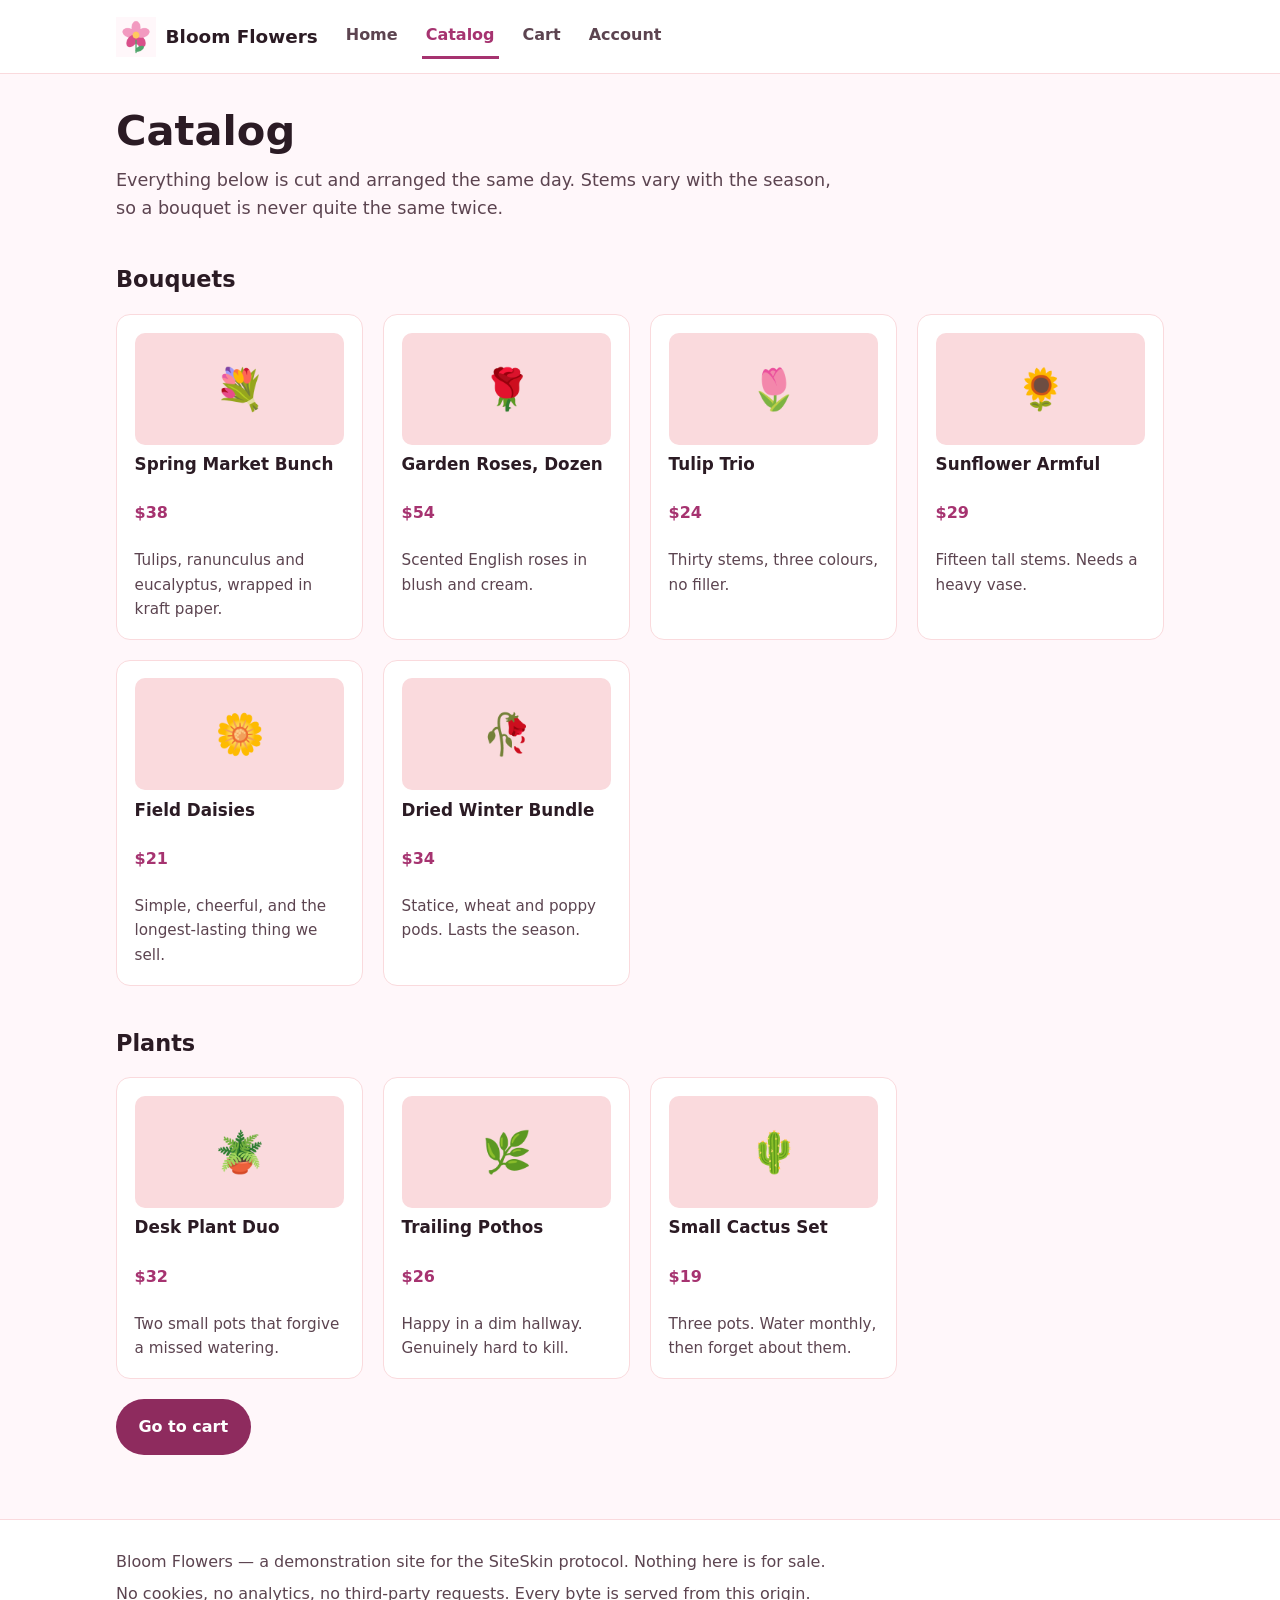
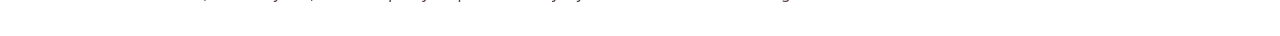
==== catalog/index.html @ 16b2f640 "DEMO-001 TASK-3: the reference site, its stylesheet and its brand asset Four pages in directory layo" ====
<!doctype html>
<html lang="en">
  <head>
    <meta charset="utf-8" />
    <meta name="viewport" content="width=device-width, initial-scale=1" />
    <title>Catalog — Bloom Flowers</title>
    <meta name="description" content="Every bouquet and plant Bloom Flowers delivers today." />
    <link rel="stylesheet" href="/assets/site.css" />
    <link rel="icon" href="/assets/siteskin/logo.png" />
  </head>
  <body>
    <a class="skip-link" href="#main">Skip to content</a>

    <header class="site-header">
      <div class="wrap">
        <a class="brand" href="/">
          <img src="/assets/siteskin/logo.png" alt="" width="40" height="40" />
          <span>Bloom Flowers</span>
        </a>
        <nav class="site-nav" aria-label="Primary">
          <ul>
            <li><a href="/">Home</a></li>
            <li><a href="/catalog/" aria-current="page">Catalog</a></li>
            <li><a href="/cart/">Cart</a></li>
            <li><a href="/account/">Account</a></li>
          </ul>
        </nav>
      </div>
    </header>

    <main id="main">
      <div class="wrap">
        <h1>Catalog</h1>
        <p class="lede">
          Everything below is cut and arranged the same day. Stems vary with the season, so a
          bouquet is never quite the same twice.
        </p>

        <h2>Bouquets</h2>
        <ul class="grid">
          <li class="card">
            <div class="swatch" aria-hidden="true">💐</div>
            <h3>Spring Market Bunch</h3>
            <p class="price">$38</p>
            <p class="note">Tulips, ranunculus and eucalyptus, wrapped in kraft paper.</p>
          </li>
          <li class="card">
            <div class="swatch" aria-hidden="true">🌹</div>
            <h3>Garden Roses, Dozen</h3>
            <p class="price">$54</p>
            <p class="note">Scented English roses in blush and cream.</p>
          </li>
          <li class="card">
            <div class="swatch" aria-hidden="true">🌷</div>
            <h3>Tulip Trio</h3>
            <p class="price">$24</p>
            <p class="note">Thirty stems, three colours, no filler.</p>
          </li>
          <li class="card">
            <div class="swatch" aria-hidden="true">🌻</div>
            <h3>Sunflower Armful</h3>
            <p class="price">$29</p>
            <p class="note">Fifteen tall stems. Needs a heavy vase.</p>
          </li>
          <li class="card">
            <div class="swatch" aria-hidden="true">🌼</div>
            <h3>Field Daisies</h3>
            <p class="price">$21</p>
            <p class="note">Simple, cheerful, and the longest-lasting thing we sell.</p>
          </li>
          <li class="card">
            <div class="swatch" aria-hidden="true">🥀</div>
            <h3>Dried Winter Bundle</h3>
            <p class="price">$34</p>
            <p class="note">Statice, wheat and poppy pods. Lasts the season.</p>
          </li>
        </ul>

        <h2>Plants</h2>
        <ul class="grid">
          <li class="card">
            <div class="swatch" aria-hidden="true">🪴</div>
            <h3>Desk Plant Duo</h3>
            <p class="price">$32</p>
            <p class="note">Two small pots that forgive a missed watering.</p>
          </li>
          <li class="card">
            <div class="swatch" aria-hidden="true">🌿</div>
            <h3>Trailing Pothos</h3>
            <p class="price">$26</p>
            <p class="note">Happy in a dim hallway. Genuinely hard to kill.</p>
          </li>
          <li class="card">
            <div class="swatch" aria-hidden="true">🌵</div>
            <h3>Small Cactus Set</h3>
            <p class="price">$19</p>
            <p class="note">Three pots. Water monthly, then forget about them.</p>
          </li>
        </ul>

        <p class="actions">
          <a class="button" href="/cart/">Go to cart</a>
        </p>
      </div>
    </main>

    <footer class="site-footer">
      <div class="wrap">
        <p>Bloom Flowers — a demonstration site for the SiteSkin protocol. Nothing here is for sale.</p>
        <p>No cookies, no analytics, no third-party requests. Every byte is served from this origin.</p>
      </div>
    </footer>
  </body>
</html>
---- assets/site.css ----
/*
 * Bloom Flowers — the SiteSkin reference integration.
 *
 * One stylesheet, no framework, no build step, nothing loaded from another origin. A site owner
 * reading this repository should be able to see the whole integration at once, and the whole
 * integration is `.well-known/siteskin.json` — this file exists so the page underneath it looks
 * like a real shop, not so the manifest has help.
 *
 * The four custom properties below are the same four values the manifest publishes in
 * `branding`. They are declared once, here, so the page and the native chrome cannot drift apart.
 */

:root {
  /* Published in .well-known/siteskin.json — keep in step. */
  --brand: #d94f8a;
  --brand-soft: #fadadd;
  --surface: #fff7fa;
  --ink: #2b1b24;

  /*
   * Derived, and deliberately not in the manifest.
   *
   * White on --brand is 3.86:1, which clears WCAG AA for large text and fails it for body text.
   * Rather than lower the bar, the site darkens the brand for anything small: --brand-ink is
   * 5.99:1 on the surface and --brand-deep carries white at 7.9:1.
   *
   * This is the same correction the browser applies on its own — SiteSkin runs a contrast guard
   * over every manifest colour pair and corrects what fails, so the native chrome is readable
   * whatever a site publishes. Doing it here too means the page and the chrome agree.
   */
  --brand-ink: #a63370;
  --brand-deep: #8e2b5e;
  --muted: #5c4450;
  --leaf: #4f5d53;

  --radius: 14px;
  --measure: 68rem;
}

*,
*::before,
*::after {
  box-sizing: border-box;
}

body {
  margin: 0;
  background: var(--surface);
  color: var(--ink);
  font: 16px/1.6 system-ui, -apple-system, "Segoe UI", Roboto, sans-serif;
}

/* System fonts only. A hosted webfont would be a second origin, and this site has exactly one. */

img {
  max-width: 100%;
  height: auto;
}

a {
  color: var(--brand-ink);
}

/*
 * Focus is never removed, only restyled. The outline is offset so it stays visible against both
 * the surface and the brand fills.
 */
:focus-visible {
  outline: 3px solid var(--brand-deep);
  outline-offset: 3px;
  border-radius: 4px;
}

.skip-link {
  position: absolute;
  left: -9999px;
  top: 0;
  background: var(--brand-deep);
  color: #fff;
  padding: 0.75rem 1rem;
  z-index: 10;
}

.skip-link:focus {
  left: 0;
}

.wrap {
  max-width: var(--measure);
  margin: 0 auto;
  padding: 0 1.25rem;
}

/* --- header ------------------------------------------------------------------------------- */

.site-header {
  background: #fff;
  border-bottom: 1px solid var(--brand-soft);
}

.site-header .wrap {
  display: flex;
  flex-wrap: wrap;
  align-items: center;
  gap: 0.75rem 1.5rem;
  padding-block: 0.9rem;
}

.brand {
  display: flex;
  align-items: center;
  gap: 0.6rem;
  font-weight: 700;
  font-size: 1.15rem;
  color: var(--ink);
  text-decoration: none;
}

.brand img {
  width: 40px;
  height: 40px;
}

.site-nav ul {
  display: flex;
  flex-wrap: wrap;
  gap: 0.35rem 1.25rem;
  margin: 0;
  padding: 0;
  list-style: none;
}

.site-nav a {
  display: inline-block;
  padding: 0.5rem 0.25rem;
  text-decoration: none;
  font-weight: 600;
  color: var(--muted);
  border-bottom: 3px solid transparent;
}

.site-nav a:hover {
  color: var(--brand-ink);
}

/*
 * The current page is marked with aria-current in the markup, and shown with a weight change and
 * an underline as well as colour — colour alone would leave the state invisible to anyone who
 * cannot distinguish it.
 */
.site-nav a[aria-current="page"] {
  color: var(--brand-ink);
  border-bottom-color: var(--brand-ink);
}

/* --- generic blocks ----------------------------------------------------------------------- */

main {
  padding-block: 2rem 3rem;
}

h1 {
  font-size: clamp(1.8rem, 1.2rem + 2.4vw, 2.6rem);
  line-height: 1.2;
  margin: 0 0 0.6rem;
}

h2 {
  font-size: 1.4rem;
  margin: 2.5rem 0 1rem;
}

.lede {
  font-size: 1.1rem;
  color: var(--muted);
  margin: 0 0 1.5rem;
  max-width: 46rem;
}

.hero {
  background: linear-gradient(135deg, var(--brand-soft), #fff);
  border: 1px solid var(--brand-soft);
  border-radius: var(--radius);
  padding: clamp(1.5rem, 1rem + 2vw, 2.75rem);
  margin-bottom: 1rem;
}

.hero p {
  max-width: 40rem;
}

.actions {
  display: flex;
  flex-wrap: wrap;
  gap: 0.75rem;
  margin-top: 1.25rem;
}

.button {
  display: inline-block;
  padding: 0.8rem 1.4rem;
  border-radius: 999px;
  background: var(--brand-deep);
  color: #fff;
  font-weight: 600;
  text-decoration: none;
  min-height: 48px; /* the same 48px target the browser holds its own controls to */
  line-height: 1.9;
}

.button--secondary {
  background: #fff;
  color: var(--brand-ink);
  border: 2px solid var(--brand-ink);
}

.grid {
  display: grid;
  gap: 1.25rem;
  grid-template-columns: repeat(auto-fill, minmax(15rem, 1fr));
  padding: 0;
  margin: 0;
  list-style: none;
}

.card {
  background: #fff;
  border: 1px solid var(--brand-soft);
  border-radius: var(--radius);
  padding: 1.1rem;
  display: flex;
  flex-direction: column;
  gap: 0.4rem;
}

.card h3 {
  margin: 0;
  font-size: 1.05rem;
}

.card .price {
  font-weight: 700;
  color: var(--brand-ink);
}

.card .note {
  color: var(--muted);
  font-size: 0.95rem;
  margin: 0;
}

.swatch {
  height: 7rem;
  border-radius: 10px;
  background: var(--brand-soft);
  display: grid;
  place-items: center;
  font-size: 2.5rem;
}

.panel > h2:first-child {
  margin-top: 0;
}

.panel {
  background: #fff;
  border: 1px solid var(--brand-soft);
  border-radius: var(--radius);
  padding: 1.25rem;
}

/*
 * Wide content scrolls inside its own box rather than widening the page. Without this a
 * three-column table sets a min-content width larger than a phone viewport, and every block on
 * the page inherits the overflow -- the paragraphs get clipped, not just the table.
 */
.table-scroll {
  overflow-x: auto;
}

table {
  width: 100%;
  border-collapse: collapse;
  min-width: 22rem;
}

caption {
  text-align: left;
  color: var(--muted);
  padding-bottom: 0.6rem;
}

th,
td {
  text-align: left;
  padding: 0.7rem 0.5rem;
  border-bottom: 1px solid var(--brand-soft);
}

tfoot th,
tfoot td {
  border-bottom: none;
  font-weight: 700;
}

dl.summary {
  display: grid;
  grid-template-columns: max-content 1fr;
  gap: 0.4rem 1.5rem;
  margin: 0;
}

dl.summary dt {
  color: var(--muted);
}

dl.summary dd {
  margin: 0;
}

.callout {
  border-left: 4px solid var(--brand-ink);
  background: #fff;
  padding: 1rem 1.25rem;
  border-radius: 0 var(--radius) var(--radius) 0;
  margin: 2rem 0 0;
}

.callout h2 {
  margin-top: 0;
  font-size: 1.15rem;
}

/* --- footer ------------------------------------------------------------------------------- */

.site-footer {
  border-top: 1px solid var(--brand-soft);
  background: #fff;
  padding-block: 1.5rem;
  color: var(--muted);
}

.site-footer p {
  margin: 0.35rem 0;
}

.site-footer a {
  color: var(--brand-ink);
}

@media (prefers-reduced-motion: no-preference) {
  a,
  .button {
    transition: color 120ms ease, background-color 120ms ease, border-color 120ms ease;
  }
}
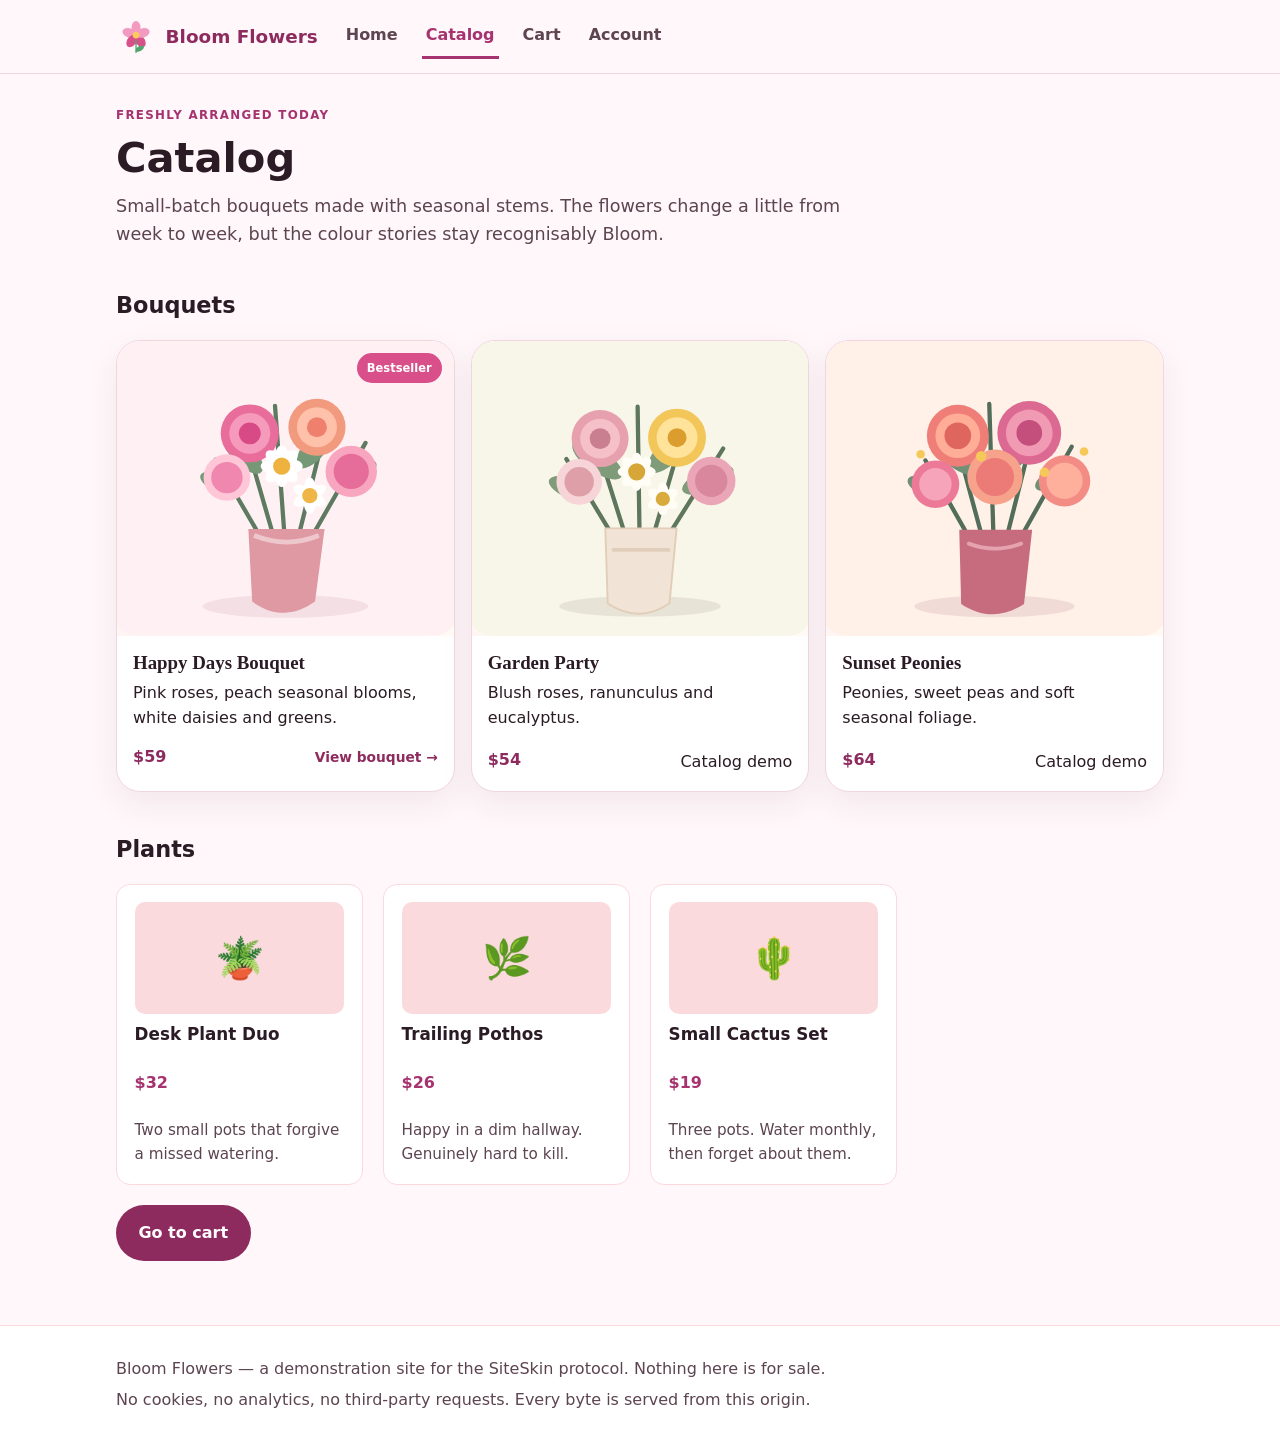
==== commit 0a4cf49b: "BLOOM-002 link catalog to showcase product" ====
--- a/catalog/index.html
+++ b/catalog/index.html
@@ -6,12 +6,13 @@
     <title>Catalog — Bloom Flowers</title>
     <meta name="description" content="Every bouquet and plant Bloom Flowers delivers today." />
     <link rel="stylesheet" href="/assets/site.css" />
+    <link rel="stylesheet" href="/assets/shop.css" />
     <link rel="icon" href="/assets/siteskin/logo.png" />
   </head>
   <body>
     <a class="skip-link" href="#main">Skip to content</a>
 
-    <header class="site-header">
+    <header class="site-header shop-header">
       <div class="wrap">
         <a class="brand" href="/">
           <img src="/assets/siteskin/logo.png" alt="" width="40" height="40" />
@@ -30,49 +31,67 @@
 
     <main id="main">
       <div class="wrap">
-        <h1>Catalog</h1>
-        <p class="lede">
-          Everything below is cut and arranged the same day. Stems vary with the season, so a
-          bouquet is never quite the same twice.
-        </p>
+        <div class="catalog-intro">
+          <p class="product-eyebrow">Freshly arranged today</p>
+          <h1>Catalog</h1>
+          <p class="lede">
+            Small-batch bouquets made with seasonal stems. The flowers change a little from week to
+            week, but the colour stories stay recognisably Bloom.
+          </p>
+        </div>
 
         <h2>Bouquets</h2>
-        <ul class="grid">
-          <li class="card">
-            <div class="swatch" aria-hidden="true">💐</div>
-            <h3>Spring Market Bunch</h3>
-            <p class="price">$38</p>
-            <p class="note">Tulips, ranunculus and eucalyptus, wrapped in kraft paper.</p>
+        <ul class="showcase-grid">
+          <li class="showcase-card">
+            <a class="showcase-card__image" href="/catalog/happy-days/" aria-label="View Happy Days Bouquet">
+              <img
+                src="/assets/storefront/happy-days.svg"
+                alt="Happy Days bouquet with pink roses, peach flowers and white daisies"
+                width="720"
+                height="620"
+              />
+              <span class="showcase-badge">Bestseller</span>
+            </a>
+            <div class="showcase-card__body">
+              <h3><a href="/catalog/happy-days/">Happy Days Bouquet</a></h3>
+              <p class="note">Pink roses, peach seasonal blooms, white daisies and greens.</p>
+              <div class="showcase-card__footer">
+                <p class="price">$59</p>
+                <a class="showcase-link" href="/catalog/happy-days/">View bouquet →</a>
+              </div>
+            </div>
           </li>
-          <li class="card">
-            <div class="swatch" aria-hidden="true">🌹</div>
-            <h3>Garden Roses, Dozen</h3>
-            <p class="price">$54</p>
-            <p class="note">Scented English roses in blush and cream.</p>
+          <li class="showcase-card">
+            <a class="showcase-card__image" href="#garden-party" aria-label="Garden Party bouquet details">
+              <img
+                src="/assets/storefront/garden-party.svg"
+                alt="Garden Party bouquet with blush roses, yellow flowers and eucalyptus"
+                width="720"
+                height="620"
+                loading="lazy"
+              />
+            </a>
+            <div class="showcase-card__body" id="garden-party">
+              <h3>Garden Party</h3>
+              <p class="note">Blush roses, ranunculus and eucalyptus.</p>
+              <div class="showcase-card__footer"><p class="price">$54</p><span class="note">Catalog demo</span></div>
+            </div>
           </li>
-          <li class="card">
-            <div class="swatch" aria-hidden="true">🌷</div>
-            <h3>Tulip Trio</h3>
-            <p class="price">$24</p>
-            <p class="note">Thirty stems, three colours, no filler.</p>
-          </li>
-          <li class="card">
-            <div class="swatch" aria-hidden="true">🌻</div>
-            <h3>Sunflower Armful</h3>
-            <p class="price">$29</p>
-            <p class="note">Fifteen tall stems. Needs a heavy vase.</p>
-          </li>
-          <li class="card">
-            <div class="swatch" aria-hidden="true">🌼</div>
-            <h3>Field Daisies</h3>
-            <p class="price">$21</p>
-            <p class="note">Simple, cheerful, and the longest-lasting thing we sell.</p>
-          </li>
-          <li class="card">
-            <div class="swatch" aria-hidden="true">🥀</div>
-            <h3>Dried Winter Bundle</h3>
-            <p class="price">$34</p>
-            <p class="note">Statice, wheat and poppy pods. Lasts the season.</p>
+          <li class="showcase-card">
+            <a class="showcase-card__image" href="#sunset-peonies" aria-label="Sunset Peonies bouquet details">
+              <img
+                src="/assets/storefront/sunset-peonies.svg"
+                alt="Sunset Peonies bouquet in coral, peach and warm pink tones"
+                width="720"
+                height="620"
+                loading="lazy"
+              />
+            </a>
+            <div class="showcase-card__body" id="sunset-peonies">
+              <h3>Sunset Peonies</h3>
+              <p class="note">Peonies, sweet peas and soft seasonal foliage.</p>
+              <div class="showcase-card__footer"><p class="price">$64</p><span class="note">Catalog demo</span></div>
+            </div>
           </li>
         </ul>
 
@@ -98,9 +117,7 @@
           </li>
         </ul>
 
-        <p class="actions">
-          <a class="button" href="/cart/">Go to cart</a>
-        </p>
+        <p class="actions"><a class="button" href="/cart/">Go to cart</a></p>
       </div>
     </main>
 
--- a/assets/shop.css
+++ b/assets/shop.css
@@ -0,0 +1,436 @@
+:root {
+  --shop-brand: #d94f8a;
+  --shop-brand-deep: #8e2b5e;
+  --shop-brand-ink: #a63370;
+  --shop-soft: #fadadd;
+  --shop-surface: #fff7fa;
+  --shop-ink: #2b1b24;
+  --shop-muted: #684f5b;
+  --shop-line: #f0d7df;
+  --shop-leaf: #557662;
+  --shop-white: #fff;
+  --shop-shadow: 0 18px 48px rgb(91 44 65 / 10%);
+}
+
+.shop-header {
+  background: rgb(255 247 250 / 94%);
+  border-bottom-color: var(--shop-line);
+  backdrop-filter: blur(14px);
+}
+
+.shop-header .brand span {
+  color: var(--shop-brand-deep);
+}
+
+.catalog-intro {
+  max-width: 46rem;
+}
+
+.showcase-grid {
+  display: grid;
+  grid-template-columns: repeat(3, minmax(0, 1fr));
+  gap: 1rem;
+  margin: 0;
+  padding: 0;
+  list-style: none;
+}
+
+.showcase-card {
+  overflow: hidden;
+  border: 1px solid var(--shop-line);
+  border-radius: 24px;
+  background: var(--shop-white);
+  box-shadow: 0 12px 34px rgb(84 40 59 / 7%);
+}
+
+.showcase-card__image {
+  position: relative;
+  display: block;
+  overflow: hidden;
+  aspect-ratio: 1.14;
+  background: linear-gradient(145deg, #fff1f5, #fffaf3);
+}
+
+.showcase-card__image img {
+  width: 100%;
+  height: 100%;
+  object-fit: cover;
+  transition: transform 180ms ease;
+}
+
+.showcase-card:hover .showcase-card__image img {
+  transform: scale(1.025);
+}
+
+.showcase-badge {
+  position: absolute;
+  top: 0.75rem;
+  right: 0.75rem;
+  padding: 0.36rem 0.62rem;
+  border-radius: 999px;
+  background: var(--shop-brand);
+  color: #fff;
+  font-size: 0.72rem;
+  font-weight: 800;
+}
+
+.showcase-card__body {
+  padding: 1rem;
+}
+
+.showcase-card__body h3,
+.showcase-card__body p {
+  margin: 0;
+}
+
+.showcase-card__body h3 {
+  font-family: ui-serif, Georgia, Cambria, "Times New Roman", serif;
+  font-size: 1.18rem;
+  line-height: 1.15;
+}
+
+.showcase-card__body h3 a {
+  color: var(--shop-ink);
+  text-decoration: none;
+}
+
+.showcase-card__body .note {
+  margin-top: 0.35rem;
+}
+
+.showcase-card__footer {
+  display: flex;
+  align-items: center;
+  justify-content: space-between;
+  gap: 0.75rem;
+  margin-top: 0.8rem;
+}
+
+.showcase-card__footer .price {
+  margin: 0;
+  color: var(--shop-brand-deep);
+  font-weight: 800;
+}
+
+.showcase-link {
+  color: var(--shop-brand-deep);
+  font-size: 0.86rem;
+  font-weight: 800;
+  text-decoration: none;
+}
+
+.showcase-link:hover {
+  text-decoration: underline;
+  text-underline-offset: 0.2em;
+}
+
+.product-page main {
+  padding-block: 1.15rem 3.25rem;
+}
+
+.breadcrumbs {
+  display: flex;
+  flex-wrap: wrap;
+  align-items: center;
+  gap: 0.35rem;
+  margin: 0 0 1rem;
+  padding: 0;
+  color: var(--shop-muted);
+  font-size: 0.78rem;
+  list-style: none;
+}
+
+.breadcrumbs a {
+  color: var(--shop-muted);
+  text-decoration: none;
+}
+
+.breadcrumbs a:hover {
+  color: var(--shop-brand-ink);
+  text-decoration: underline;
+  text-underline-offset: 0.2em;
+}
+
+.product-layout {
+  display: grid;
+  grid-template-columns: minmax(0, 1.08fr) minmax(18rem, 0.92fr);
+  gap: clamp(1.35rem, 4vw, 3.2rem);
+  align-items: start;
+}
+
+.product-gallery {
+  display: grid;
+  grid-template-columns: 78px minmax(0, 1fr);
+  gap: 0.8rem;
+}
+
+.product-thumbnails {
+  display: grid;
+  align-content: start;
+  gap: 0.65rem;
+}
+
+.product-thumb {
+  overflow: hidden;
+  border: 1px solid var(--shop-line);
+  border-radius: 16px;
+  background: #fff;
+  aspect-ratio: 1;
+}
+
+.product-thumb img {
+  width: 100%;
+  height: 100%;
+  object-fit: cover;
+}
+
+.product-hero-image {
+  overflow: hidden;
+  border: 1px solid var(--shop-line);
+  border-radius: 30px;
+  background: linear-gradient(145deg, #fff0f5, #fffaf3);
+  box-shadow: var(--shop-shadow);
+}
+
+.product-hero-image img {
+  width: 100%;
+  height: auto;
+}
+
+.product-copy {
+  position: sticky;
+  top: 1rem;
+}
+
+.product-eyebrow {
+  margin: 0 0 0.45rem;
+  color: var(--shop-brand-ink);
+  font-size: 0.74rem;
+  font-weight: 850;
+  letter-spacing: 0.11em;
+  text-transform: uppercase;
+}
+
+.product-copy h1 {
+  margin: 0;
+  font-family: ui-serif, Georgia, Cambria, "Times New Roman", serif;
+  font-size: clamp(2.2rem, 6vw, 3.6rem);
+  line-height: 0.98;
+  letter-spacing: -0.045em;
+}
+
+.product-price-line {
+  display: flex;
+  align-items: center;
+  gap: 0.7rem;
+  margin: 0.85rem 0 0;
+}
+
+.product-price-line strong {
+  color: var(--shop-brand-deep);
+  font-size: 1.45rem;
+}
+
+.product-status {
+  padding: 0.28rem 0.55rem;
+  border-radius: 999px;
+  background: #e8f2e9;
+  color: #3f674f;
+  font-size: 0.72rem;
+  font-weight: 800;
+}
+
+.product-description {
+  margin: 0.95rem 0 0;
+  color: var(--shop-muted);
+  font-size: 1rem;
+  line-height: 1.6;
+}
+
+.fulfilment-list {
+  display: grid;
+  grid-template-columns: repeat(3, minmax(0, 1fr));
+  gap: 0.55rem;
+  margin: 1.15rem 0 0;
+  padding: 0;
+  list-style: none;
+}
+
+.fulfilment-list li {
+  min-width: 0;
+  padding: 0.72rem;
+  border: 1px solid var(--shop-line);
+  border-radius: 16px;
+  background: #fff;
+}
+
+.fulfilment-list svg {
+  width: 22px;
+  height: 22px;
+  margin-bottom: 0.4rem;
+  fill: none;
+  stroke: var(--shop-brand-ink);
+  stroke-linecap: round;
+  stroke-linejoin: round;
+  stroke-width: 1.7;
+}
+
+.fulfilment-list strong,
+.fulfilment-list small {
+  display: block;
+}
+
+.fulfilment-list strong {
+  font-size: 0.78rem;
+}
+
+.fulfilment-list small {
+  margin-top: 0.12rem;
+  color: var(--shop-muted);
+  font-size: 0.68rem;
+  line-height: 1.3;
+}
+
+.product-actions {
+  display: grid;
+  grid-template-columns: minmax(0, 1fr) 52px;
+  gap: 0.65rem;
+  margin-top: 1.2rem;
+}
+
+.product-actions .button {
+  width: 100%;
+}
+
+.favorite-link {
+  display: grid;
+  width: 52px;
+  height: 52px;
+  place-items: center;
+  border: 2px solid var(--shop-brand);
+  border-radius: 50%;
+  background: #fff;
+  color: var(--shop-brand-deep);
+  text-decoration: none;
+}
+
+.favorite-link svg {
+  width: 24px;
+  height: 24px;
+  fill: none;
+  stroke: currentColor;
+  stroke-linecap: round;
+  stroke-linejoin: round;
+  stroke-width: 1.8;
+}
+
+.static-demo-note {
+  margin: 0.65rem 0 0;
+  color: var(--shop-muted);
+  font-size: 0.76rem;
+}
+
+.product-details {
+  margin-top: 1.45rem;
+  padding: 1rem 1.05rem;
+  border: 1px solid var(--shop-line);
+  border-radius: 18px;
+  background: #fff;
+}
+
+.product-details h2 {
+  margin: 0 0 0.55rem;
+  font-size: 1rem;
+}
+
+.product-details ul {
+  margin: 0;
+  padding-left: 1.2rem;
+  color: var(--shop-muted);
+  font-size: 0.86rem;
+}
+
+.wishlist-note {
+  margin-top: 1rem;
+  padding: 0.8rem 0.9rem;
+  border-left: 4px solid var(--shop-brand);
+  border-radius: 0 14px 14px 0;
+  background: #fff1f6;
+  color: var(--shop-muted);
+  font-size: 0.82rem;
+}
+
+.wishlist-note strong {
+  color: var(--shop-ink);
+}
+
+.product-related {
+  margin-top: 3rem;
+}
+
+.product-related h2 {
+  font-family: ui-serif, Georgia, Cambria, "Times New Roman", serif;
+  font-size: 1.8rem;
+}
+
+@media (max-width: 760px) {
+  .showcase-grid {
+    grid-template-columns: 1fr;
+  }
+
+  .product-layout {
+    grid-template-columns: 1fr;
+  }
+
+  .product-copy {
+    position: static;
+  }
+}
+
+@media (max-width: 430px) {
+  .product-page main {
+    padding-top: 0.75rem;
+  }
+
+  .product-gallery {
+    grid-template-columns: 1fr;
+  }
+
+  .product-thumbnails {
+    grid-template-columns: repeat(3, minmax(0, 1fr));
+    order: 2;
+  }
+
+  .product-thumb {
+    border-radius: 14px;
+  }
+
+  .product-hero-image {
+    border-radius: 24px;
+  }
+
+  .product-copy h1 {
+    font-size: clamp(2.2rem, 12vw, 3rem);
+  }
+
+  .fulfilment-list {
+    grid-template-columns: 1fr;
+  }
+
+  .fulfilment-list li {
+    display: grid;
+    grid-template-columns: 28px minmax(0, 1fr);
+    gap: 0.65rem;
+    align-items: center;
+  }
+
+  .fulfilment-list svg {
+    margin: 0;
+  }
+}
+
+@media (prefers-reduced-motion: reduce) {
+  .showcase-card__image img {
+    transition: none;
+  }
+}
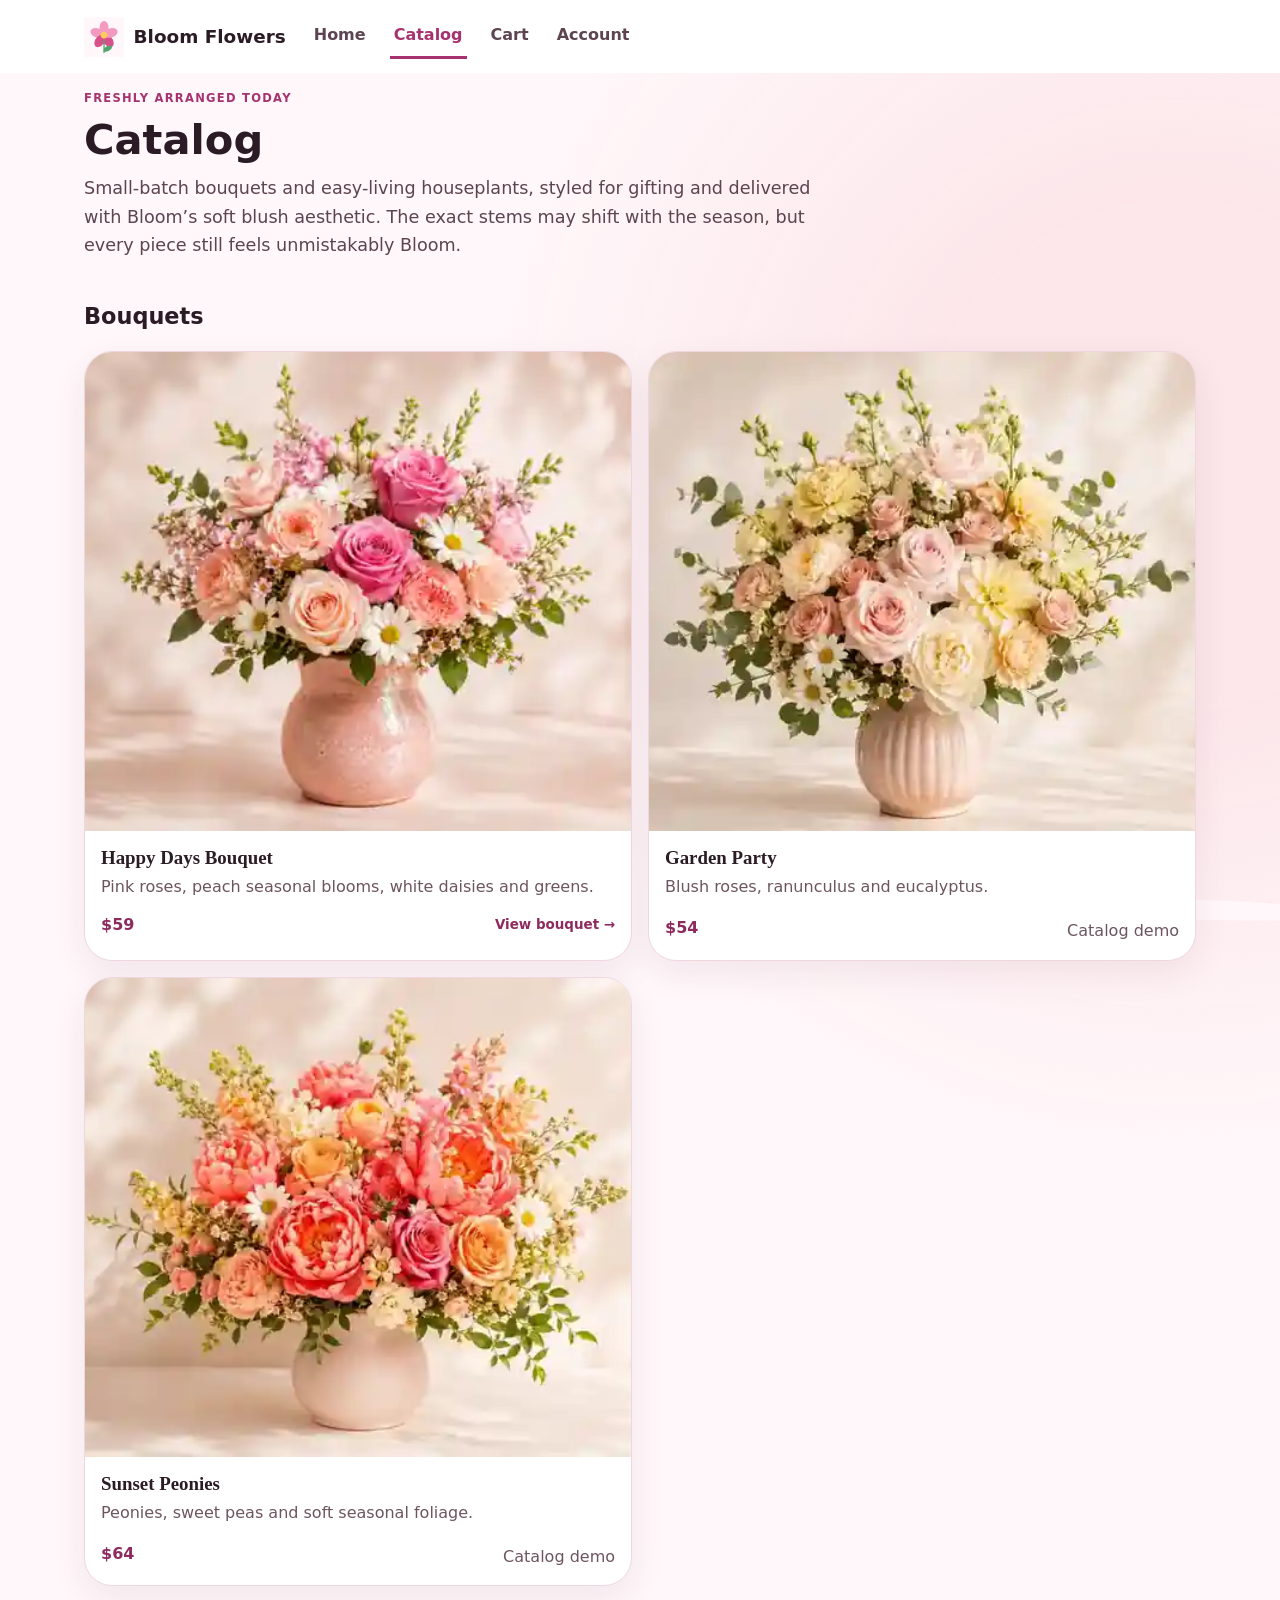
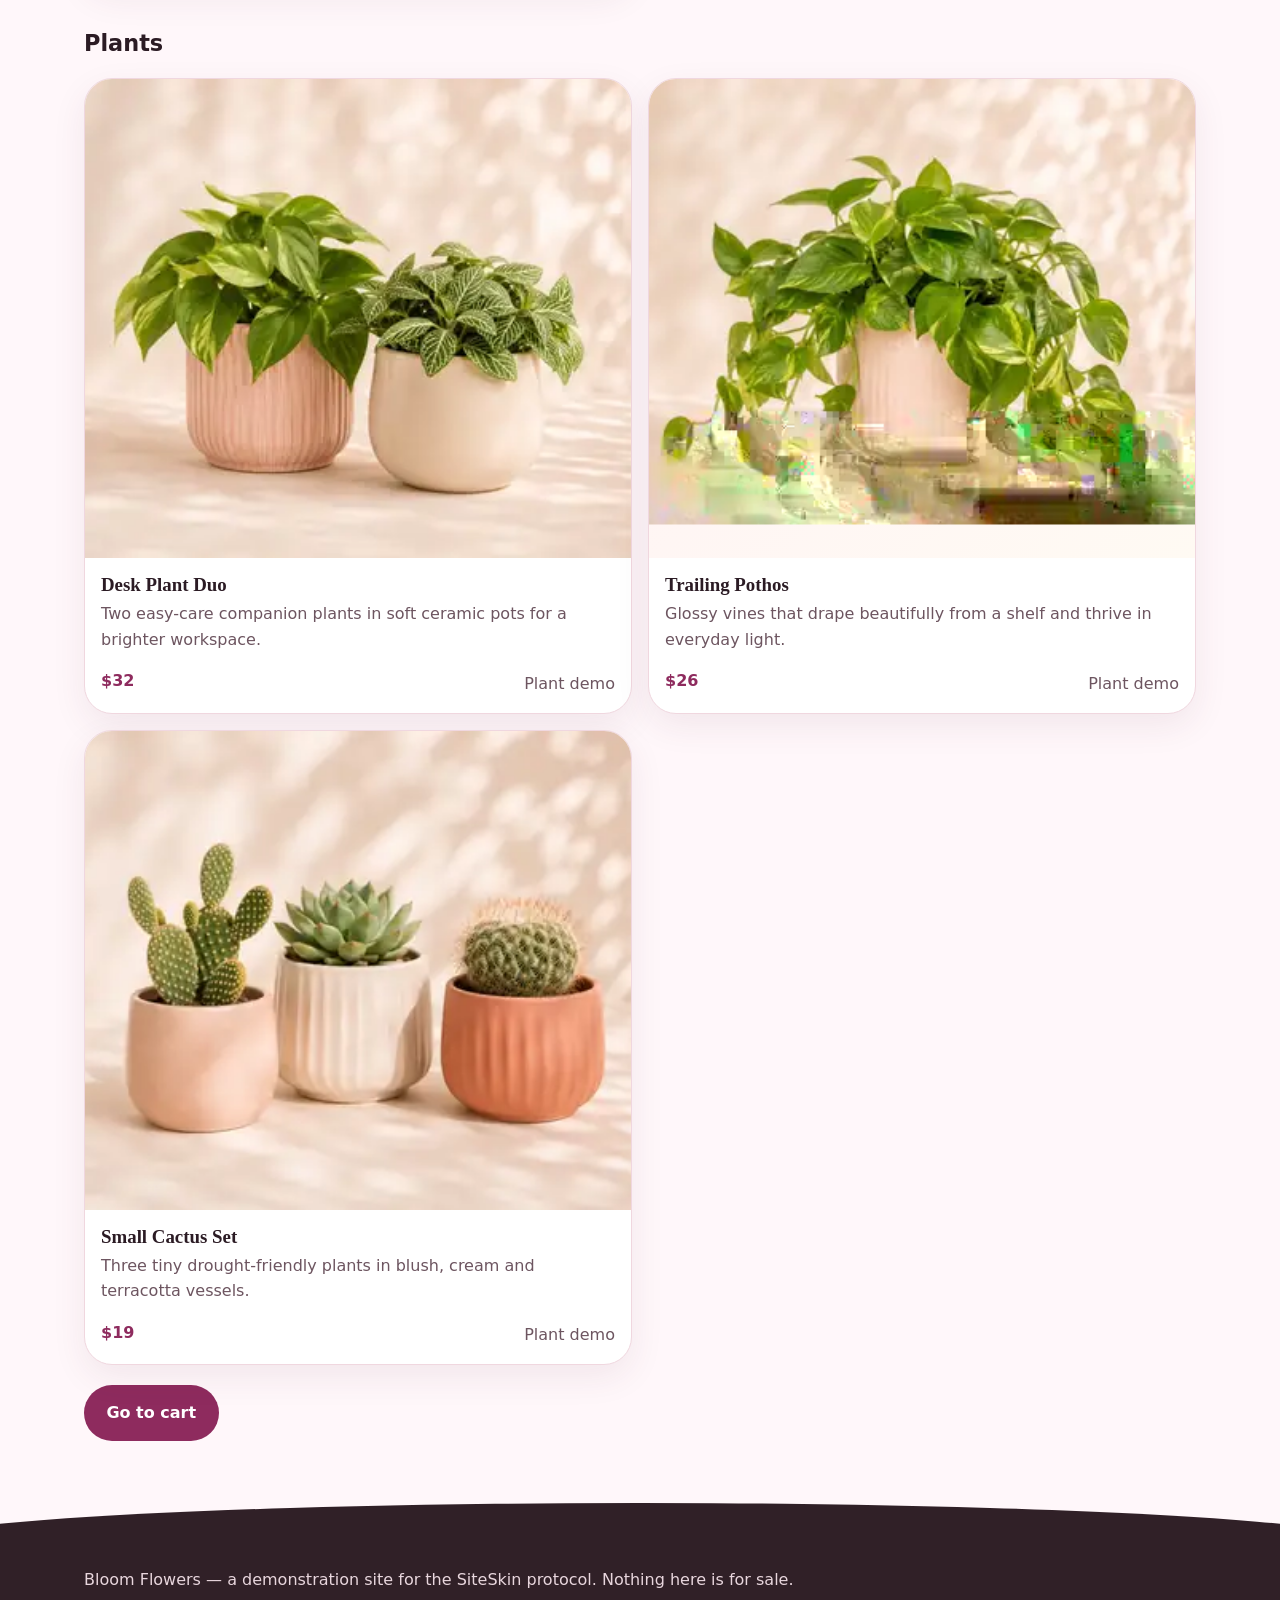
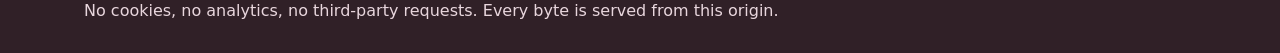
==== commit d5e77582: "BLOOM-006: complete generated catalog imagery" ====
--- a/catalog/index.html
+++ b/catalog/index.html
@@ -9,10 +9,10 @@
     <link rel="stylesheet" href="/assets/shop.css" />
     <link rel="icon" href="/assets/siteskin/logo.png" />
   </head>
-  <body>
+  <body class="product-page">
     <a class="skip-link" href="#main">Skip to content</a>
 
-    <header class="site-header shop-header">
+    <header class="site-header storefront-header shop-header">
       <div class="wrap">
         <a class="brand" href="/">
           <img src="/assets/siteskin/logo.png" alt="" width="40" height="40" />
@@ -35,8 +35,8 @@
           <p class="product-eyebrow">Freshly arranged today</p>
           <h1>Catalog</h1>
           <p class="lede">
-            Small-batch bouquets made with seasonal stems. The flowers change a little from week to
-            week, but the colour stories stay recognisably Bloom.
+            Small-batch bouquets and easy-living houseplants, styled for gifting and delivered with Bloom’s soft blush aesthetic.
+            The exact stems may shift with the season, but every piece still feels unmistakably Bloom.
           </p>
         </div>
 
@@ -45,10 +45,10 @@
           <li class="showcase-card">
             <a class="showcase-card__image" href="/catalog/happy-days/" aria-label="View Happy Days Bouquet">
               <img
-                src="/assets/storefront/happy-days.svg"
+                src="/assets/storefront/happy-days.webp"
                 alt="Happy Days bouquet with pink roses, peach flowers and white daisies"
-                width="720"
-                height="620"
+                width="420"
+                height="350"
               />
               <span class="showcase-badge">Bestseller</span>
             </a>
@@ -64,10 +64,10 @@
           <li class="showcase-card">
             <a class="showcase-card__image" href="#garden-party" aria-label="Garden Party bouquet details">
               <img
-                src="/assets/storefront/garden-party.svg"
+                src="/assets/storefront/garden-party.webp"
                 alt="Garden Party bouquet with blush roses, yellow flowers and eucalyptus"
-                width="720"
-                height="620"
+                width="480"
+                height="400"
                 loading="lazy"
               />
             </a>
@@ -80,10 +80,10 @@
           <li class="showcase-card">
             <a class="showcase-card__image" href="#sunset-peonies" aria-label="Sunset Peonies bouquet details">
               <img
-                src="/assets/storefront/sunset-peonies.svg"
+                src="/assets/storefront/sunset-peonies.webp"
                 alt="Sunset Peonies bouquet in coral, peach and warm pink tones"
-                width="720"
-                height="620"
+                width="480"
+                height="400"
                 loading="lazy"
               />
             </a>
@@ -96,24 +96,54 @@
         </ul>
 
         <h2>Plants</h2>
-        <ul class="grid">
-          <li class="card">
-            <div class="swatch" aria-hidden="true">🪴</div>
-            <h3>Desk Plant Duo</h3>
-            <p class="price">$32</p>
-            <p class="note">Two small pots that forgive a missed watering.</p>
+        <ul class="showcase-grid">
+          <li class="showcase-card">
+            <a class="showcase-card__image" href="#desk-plant-duo" aria-label="Desk Plant Duo details">
+              <img
+                src="/assets/storefront/desk-plant-duo.webp"
+                alt="Two compact indoor plants in blush and cream ceramic pots"
+                width="360"
+                height="300"
+                loading="lazy"
+              />
+            </a>
+            <div class="showcase-card__body" id="desk-plant-duo">
+              <h3>Desk Plant Duo</h3>
+              <p class="note">Two easy-care companion plants in soft ceramic pots for a brighter workspace.</p>
+              <div class="showcase-card__footer"><p class="price">$32</p><span class="note">Plant demo</span></div>
+            </div>
           </li>
-          <li class="card">
-            <div class="swatch" aria-hidden="true">🌿</div>
-            <h3>Trailing Pothos</h3>
-            <p class="price">$26</p>
-            <p class="note">Happy in a dim hallway. Genuinely hard to kill.</p>
+          <li class="showcase-card">
+            <a class="showcase-card__image" href="#trailing-pothos" aria-label="Trailing Pothos details">
+              <img
+                src="/assets/storefront/trailing-pothos.webp"
+                alt="Trailing pothos with lush green leaves in a blush ceramic pot"
+                width="360"
+                height="300"
+                loading="lazy"
+              />
+            </a>
+            <div class="showcase-card__body" id="trailing-pothos">
+              <h3>Trailing Pothos</h3>
+              <p class="note">Glossy vines that drape beautifully from a shelf and thrive in everyday light.</p>
+              <div class="showcase-card__footer"><p class="price">$26</p><span class="note">Plant demo</span></div>
+            </div>
           </li>
-          <li class="card">
-            <div class="swatch" aria-hidden="true">🌵</div>
-            <h3>Small Cactus Set</h3>
-            <p class="price">$19</p>
-            <p class="note">Three pots. Water monthly, then forget about them.</p>
+          <li class="showcase-card">
+            <a class="showcase-card__image" href="#small-cactus-set" aria-label="Small Cactus Set details">
+              <img
+                src="/assets/storefront/small-cactus-set.webp"
+                alt="Three small cacti and succulents in pastel ceramic pots"
+                width="360"
+                height="300"
+                loading="lazy"
+              />
+            </a>
+            <div class="showcase-card__body" id="small-cactus-set">
+              <h3>Small Cactus Set</h3>
+              <p class="note">Three tiny drought-friendly plants in blush, cream and terracotta vessels.</p>
+              <div class="showcase-card__footer"><p class="price">$19</p><span class="note">Plant demo</span></div>
+            </div>
           </li>
         </ul>
 
--- a/assets/shop.css
+++ b/assets/shop.css
@@ -5,432 +5,107 @@
   --shop-soft: #fadadd;
   --shop-surface: #fff7fa;
   --shop-ink: #2b1b24;
-  --shop-muted: #684f5b;
+  --shop-muted: #6d5560;
   --shop-line: #f0d7df;
-  --shop-leaf: #557662;
   --shop-white: #fff;
-  --shop-shadow: 0 18px 48px rgb(91 44 65 / 10%);
+  --shop-shadow: 0 20px 54px rgb(91 44 65 / 12%);
 }
 
-.shop-header {
-  background: rgb(255 247 250 / 94%);
-  border-bottom-color: var(--shop-line);
-  backdrop-filter: blur(14px);
-}
-
-.shop-header .brand span {
-  color: var(--shop-brand-deep);
-}
-
-.catalog-intro {
-  max-width: 46rem;
-}
-
-.showcase-grid {
-  display: grid;
-  grid-template-columns: repeat(3, minmax(0, 1fr));
-  gap: 1rem;
-  margin: 0;
-  padding: 0;
-  list-style: none;
-}
-
-.showcase-card {
-  overflow: hidden;
-  border: 1px solid var(--shop-line);
-  border-radius: 24px;
-  background: var(--shop-white);
-  box-shadow: 0 12px 34px rgb(84 40 59 / 7%);
-}
-
-.showcase-card__image {
-  position: relative;
-  display: block;
-  overflow: hidden;
-  aspect-ratio: 1.14;
-  background: linear-gradient(145deg, #fff1f5, #fffaf3);
-}
-
-.showcase-card__image img {
-  width: 100%;
-  height: 100%;
-  object-fit: cover;
-  transition: transform 180ms ease;
-}
-
-.showcase-card:hover .showcase-card__image img {
-  transform: scale(1.025);
-}
-
-.showcase-badge {
-  position: absolute;
-  top: 0.75rem;
-  right: 0.75rem;
-  padding: 0.36rem 0.62rem;
-  border-radius: 999px;
-  background: var(--shop-brand);
-  color: #fff;
-  font-size: 0.72rem;
-  font-weight: 800;
-}
-
-.showcase-card__body {
-  padding: 1rem;
-}
-
-.showcase-card__body h3,
-.showcase-card__body p {
-  margin: 0;
-}
-
-.showcase-card__body h3 {
-  font-family: ui-serif, Georgia, Cambria, "Times New Roman", serif;
-  font-size: 1.18rem;
-  line-height: 1.15;
-}
-
-.showcase-card__body h3 a {
-  color: var(--shop-ink);
-  text-decoration: none;
-}
-
-.showcase-card__body .note {
-  margin-top: 0.35rem;
-}
-
-.showcase-card__footer {
-  display: flex;
-  align-items: center;
-  justify-content: space-between;
-  gap: 0.75rem;
-  margin-top: 0.8rem;
-}
-
-.showcase-card__footer .price {
-  margin: 0;
-  color: var(--shop-brand-deep);
-  font-weight: 800;
-}
-
-.showcase-link {
-  color: var(--shop-brand-deep);
-  font-size: 0.86rem;
-  font-weight: 800;
-  text-decoration: none;
-}
-
-.showcase-link:hover {
-  text-decoration: underline;
-  text-underline-offset: 0.2em;
-}
-
-.product-page main {
-  padding-block: 1.15rem 3.25rem;
-}
-
-.breadcrumbs {
-  display: flex;
-  flex-wrap: wrap;
-  align-items: center;
-  gap: 0.35rem;
-  margin: 0 0 1rem;
-  padding: 0;
-  color: var(--shop-muted);
-  font-size: 0.78rem;
-  list-style: none;
-}
-
-.breadcrumbs a {
-  color: var(--shop-muted);
-  text-decoration: none;
-}
-
-.breadcrumbs a:hover {
-  color: var(--shop-brand-ink);
-  text-decoration: underline;
-  text-underline-offset: 0.2em;
-}
-
-.product-layout {
-  display: grid;
-  grid-template-columns: minmax(0, 1.08fr) minmax(18rem, 0.92fr);
-  gap: clamp(1.35rem, 4vw, 3.2rem);
-  align-items: start;
-}
-
-.product-gallery {
-  display: grid;
-  grid-template-columns: 78px minmax(0, 1fr);
-  gap: 0.8rem;
-}
-
-.product-thumbnails {
-  display: grid;
-  align-content: start;
-  gap: 0.65rem;
-}
-
-.product-thumb {
-  overflow: hidden;
-  border: 1px solid var(--shop-line);
-  border-radius: 16px;
-  background: #fff;
-  aspect-ratio: 1;
-}
-
-.product-thumb img {
-  width: 100%;
-  height: 100%;
-  object-fit: cover;
-}
-
-.product-hero-image {
-  overflow: hidden;
-  border: 1px solid var(--shop-line);
-  border-radius: 30px;
-  background: linear-gradient(145deg, #fff0f5, #fffaf3);
-  box-shadow: var(--shop-shadow);
-}
-
-.product-hero-image img {
-  width: 100%;
-  height: auto;
-}
-
-.product-copy {
-  position: sticky;
-  top: 1rem;
-}
-
-.product-eyebrow {
-  margin: 0 0 0.45rem;
-  color: var(--shop-brand-ink);
-  font-size: 0.74rem;
-  font-weight: 850;
-  letter-spacing: 0.11em;
-  text-transform: uppercase;
-}
-
-.product-copy h1 {
-  margin: 0;
-  font-family: ui-serif, Georgia, Cambria, "Times New Roman", serif;
-  font-size: clamp(2.2rem, 6vw, 3.6rem);
-  line-height: 0.98;
-  letter-spacing: -0.045em;
-}
-
-.product-price-line {
-  display: flex;
-  align-items: center;
-  gap: 0.7rem;
-  margin: 0.85rem 0 0;
-}
-
-.product-price-line strong {
-  color: var(--shop-brand-deep);
-  font-size: 1.45rem;
-}
-
-.product-status {
-  padding: 0.28rem 0.55rem;
-  border-radius: 999px;
-  background: #e8f2e9;
-  color: #3f674f;
-  font-size: 0.72rem;
-  font-weight: 800;
-}
-
-.product-description {
-  margin: 0.95rem 0 0;
-  color: var(--shop-muted);
-  font-size: 1rem;
-  line-height: 1.6;
-}
-
-.fulfilment-list {
-  display: grid;
-  grid-template-columns: repeat(3, minmax(0, 1fr));
-  gap: 0.55rem;
-  margin: 1.15rem 0 0;
-  padding: 0;
-  list-style: none;
-}
-
-.fulfilment-list li {
-  min-width: 0;
-  padding: 0.72rem;
-  border: 1px solid var(--shop-line);
-  border-radius: 16px;
-  background: #fff;
-}
-
-.fulfilment-list svg {
-  width: 22px;
-  height: 22px;
-  margin-bottom: 0.4rem;
-  fill: none;
-  stroke: var(--shop-brand-ink);
-  stroke-linecap: round;
-  stroke-linejoin: round;
-  stroke-width: 1.7;
-}
-
-.fulfilment-list strong,
-.fulfilment-list small {
-  display: block;
-}
-
-.fulfilment-list strong {
-  font-size: 0.78rem;
-}
-
-.fulfilment-list small {
-  margin-top: 0.12rem;
-  color: var(--shop-muted);
-  font-size: 0.68rem;
-  line-height: 1.3;
-}
-
-.product-actions {
-  display: grid;
-  grid-template-columns: minmax(0, 1fr) 52px;
-  gap: 0.65rem;
-  margin-top: 1.2rem;
-}
-
-.product-actions .button {
-  width: 100%;
-}
-
-.favorite-link {
-  display: grid;
-  width: 52px;
-  height: 52px;
-  place-items: center;
-  border: 2px solid var(--shop-brand);
-  border-radius: 50%;
-  background: #fff;
-  color: var(--shop-brand-deep);
-  text-decoration: none;
-}
-
-.favorite-link svg {
-  width: 24px;
-  height: 24px;
-  fill: none;
-  stroke: currentColor;
-  stroke-linecap: round;
-  stroke-linejoin: round;
-  stroke-width: 1.8;
-}
-
-.static-demo-note {
-  margin: 0.65rem 0 0;
-  color: var(--shop-muted);
-  font-size: 0.76rem;
-}
-
-.product-details {
-  margin-top: 1.45rem;
-  padding: 1rem 1.05rem;
-  border: 1px solid var(--shop-line);
-  border-radius: 18px;
-  background: #fff;
-}
-
-.product-details h2 {
-  margin: 0 0 0.55rem;
-  font-size: 1rem;
-}
-
-.product-details ul {
-  margin: 0;
-  padding-left: 1.2rem;
-  color: var(--shop-muted);
-  font-size: 0.86rem;
-}
-
-.wishlist-note {
-  margin-top: 1rem;
-  padding: 0.8rem 0.9rem;
-  border-left: 4px solid var(--shop-brand);
-  border-radius: 0 14px 14px 0;
-  background: #fff1f6;
-  color: var(--shop-muted);
-  font-size: 0.82rem;
-}
-
-.wishlist-note strong {
-  color: var(--shop-ink);
-}
-
-.product-related {
-  margin-top: 3rem;
-}
-
-.product-related h2 {
-  font-family: ui-serif, Georgia, Cambria, "Times New Roman", serif;
-  font-size: 1.8rem;
-}
+.product-page { overflow-x: hidden; background: radial-gradient(circle at 92% 14%, rgb(250 218 221 / 58%) 0 8%, transparent 23%), var(--shop-surface); }
+.product-page main { position: relative; padding: 1rem 0 4rem; }
+.product-page .wrap { max-width: 72rem; }
+.product-page .storefront-header { border-bottom: 0; }
+.product-page .storefront-header::after { position: absolute; right: -5%; bottom: -16px; left: -5%; height: 28px; border-radius: 50% 50% 0 0 / 70% 70% 0 0; background: var(--shop-surface); content: ""; transform: rotate(.4deg); }
+.breadcrumbs { display: flex; flex-wrap: wrap; align-items: center; gap: .35rem; margin: .4rem 0 1rem; padding: 0; color: var(--shop-muted); font-size: .75rem; list-style: none; }
+.breadcrumbs a { color: var(--shop-muted); text-decoration: none; }
+.breadcrumbs a:hover { color: var(--shop-brand-ink); text-decoration: underline; text-underline-offset: .2em; }
+.product-layout { display: grid; grid-template-columns: minmax(0, 1.08fr) minmax(18rem, .92fr); gap: clamp(1.3rem, 4vw, 3.2rem); align-items: start; }
+.product-gallery { position: relative; display: grid; grid-template-columns: 82px minmax(0, 1fr); gap: .8rem; min-width: 0; }
+.product-gallery::before { position: absolute; z-index: -1; top: -1.2rem; right: -1.1rem; width: 72%; aspect-ratio: 1; border-radius: 46% 54% 62% 38% / 40% 46% 54% 60%; background: linear-gradient(145deg, #ffd9e6, #fff0d8); content: ""; opacity: .7; transform: rotate(8deg); }
+.product-thumbnails { display: grid; align-content: start; gap: .65rem; }
+.product-thumb { overflow: hidden; border: 1px solid rgb(217 79 138 / 12%); border-radius: 18px; background: #fff; aspect-ratio: 1; box-shadow: 0 8px 20px rgb(80 43 59 / 6%); }
+.product-thumb img { width: 100%; height: 100%; object-fit: cover; }
+.product-hero-image { position: relative; overflow: hidden; border: 1px solid rgb(217 79 138 / 13%); border-radius: 36px; background: linear-gradient(145deg, #fff0f5, #fffaf3); box-shadow: var(--shop-shadow); }
+.product-hero-image::after { position: absolute; top: .9rem; right: .9rem; padding: .4rem .7rem; border-radius: 999px; background: linear-gradient(135deg, #ff6094, #d93d79); color: #fff; content: "Bestseller"; font-size: .67rem; font-weight: 900; letter-spacing: .02em; box-shadow: 0 8px 16px rgb(190 58 111 / 18%); }
+.product-hero-image img { width: 100%; height: auto; object-fit: cover; }
+.product-copy { position: sticky; top: 1rem; padding: .55rem 0 0; }
+.product-eyebrow { margin: 0 0 .45rem; color: var(--shop-brand-ink); font-size: .72rem; font-weight: 900; letter-spacing: .11em; text-transform: uppercase; }
+.product-copy h1 { margin: 0; font-family: ui-serif, Georgia, Cambria, "Times New Roman", serif; font-size: clamp(2.25rem, 6vw, 3.7rem); line-height: .95; letter-spacing: -.05em; }
+.product-price-line { display: flex; flex-wrap: wrap; align-items: center; gap: .7rem; margin: .9rem 0 0; }
+.product-price-line strong { color: var(--shop-brand-deep); font-size: 1.5rem; }
+.product-status { padding: .3rem .58rem; border-radius: 999px; background: #e8f4ea; color: #3d674c; font-size: .7rem; font-weight: 850; }
+.product-description { margin: .95rem 0 0; color: var(--shop-muted); font-size: .98rem; line-height: 1.58; }
+.fulfilment-list { display: grid; grid-template-columns: repeat(3, minmax(0, 1fr)); gap: .55rem; margin: 1.15rem 0 0; padding: 0; list-style: none; }
+.fulfilment-list li { min-width: 0; padding: .72rem; border: 1px solid rgb(217 79 138 / 11%); border-radius: 18px; background: rgb(255 255 255 / 78%); box-shadow: 0 8px 22px rgb(91 45 66 / 5%); }
+.fulfilment-list svg { width: 22px; height: 22px; margin-bottom: .42rem; fill: none; stroke: var(--shop-brand-ink); stroke-linecap: round; stroke-linejoin: round; stroke-width: 1.7; }
+.fulfilment-list li:nth-child(1) svg { stroke: #557b60; }
+.fulfilment-list li:nth-child(2) svg { stroke: #d24b7e; }
+.fulfilment-list li:nth-child(3) svg { stroke: #d89a18; }
+.fulfilment-list strong, .fulfilment-list small { display: block; }
+.fulfilment-list strong { font-size: .78rem; line-height: 1.2; }
+.fulfilment-list small { margin-top: .13rem; color: var(--shop-muted); font-size: .66rem; line-height: 1.3; }
+.product-actions { display: grid; grid-template-columns: minmax(0, 1fr) 54px; gap: .65rem; margin-top: 1.25rem; }
+.product-actions .button { width: 100%; min-height: 54px; border-color: #bd2f70; background: linear-gradient(135deg, #f64f88, #c82f70); box-shadow: 0 14px 30px rgb(210 58 116 / 23%); }
+.favorite-link { display: grid; width: 54px; height: 54px; place-items: center; border: 2px solid #ec7da4; border-radius: 50%; background: #fff; color: var(--shop-brand-deep); box-shadow: 0 8px 20px rgb(98 46 69 / 7%); text-decoration: none; }
+.favorite-link svg { width: 24px; height: 24px; fill: none; stroke: currentColor; stroke-linecap: round; stroke-linejoin: round; stroke-width: 1.8; }
+.static-demo-note { margin: .65rem 0 0; color: var(--shop-muted); font-size: .74rem; }
+.product-details { margin-top: 1.35rem; padding: 1rem 1.05rem; border: 1px solid var(--shop-line); border-radius: 20px; background: rgb(255 255 255 / 75%); }
+.product-details h2 { margin: 0 0 .55rem; font-size: 1rem; }
+.product-details ul { margin: 0; padding-left: 1.2rem; color: var(--shop-muted); font-size: .84rem; }
+.wishlist-note { margin-top: 1rem; padding: .8rem .9rem; border-left: 4px solid var(--shop-brand); border-radius: 0 15px 15px 0; background: #fff0f5; color: var(--shop-muted); font-size: .8rem; }
+.wishlist-note strong { color: var(--shop-ink); }
+.product-related { position: relative; margin-top: 3.2rem; padding-top: 2rem; }
+.product-related::before { position: absolute; top: -12px; right: -8%; left: -8%; height: 48px; border-radius: 50% 50% 0 0 / 70% 70% 0 0; background: #fff2f6; content: ""; }
+.product-related h2 { position: relative; z-index: 1; font-family: ui-serif, Georgia, Cambria, "Times New Roman", serif; font-size: 1.8rem; }
+.showcase-grid { position: relative; z-index: 1; display: grid; grid-template-columns: repeat(2, minmax(0, 1fr)); gap: 1rem; margin: 0; padding: 0; list-style: none; }
+.showcase-card { overflow: hidden; border: 1px solid var(--shop-line); border-radius: 28px; background: var(--shop-white); box-shadow: 0 12px 34px rgb(84 40 59 / 8%); }
+.showcase-card__image { display: block; overflow: hidden; aspect-ratio: 1.14; background: linear-gradient(145deg, #fff1f5, #fffaf3); }
+.showcase-card__image img { width: 100%; height: 100%; object-fit: cover; transition: transform 180ms ease; }
+.showcase-card:hover .showcase-card__image img { transform: scale(1.025); }
+.showcase-card__body { padding: 1rem; }
+.showcase-card__body h3, .showcase-card__body p { margin: 0; }
+.showcase-card__body h3 { font-family: ui-serif, Georgia, Cambria, "Times New Roman", serif; font-size: 1.18rem; line-height: 1.15; }
+.showcase-card__body h3 a { color: var(--shop-ink); text-decoration: none; }
+.showcase-card__body .note { margin-top: .35rem; color: var(--shop-muted); }
+.showcase-card__footer { display: flex; align-items: center; justify-content: space-between; gap: .75rem; margin-top: .8rem; }
+.showcase-card__footer .price { margin: 0; color: var(--shop-brand-deep); font-weight: 850; }
+.showcase-link { color: var(--shop-brand-deep); font-size: .84rem; font-weight: 850; text-decoration: none; }
+.product-page .site-footer { position: relative; margin-top: 1rem; border: 0; background: #302027; color: #e8d6dd; }
+.product-page .site-footer::before { position: absolute; top: -34px; right: -8%; left: -8%; height: 56px; border-radius: 50% 50% 0 0 / 75% 75% 0 0; background: #302027; content: ""; }
+.product-page .site-footer p { position: relative; z-index: 1; }
 
 @media (max-width: 760px) {
-  .showcase-grid {
-    grid-template-columns: 1fr;
-  }
-
-  .product-layout {
-    grid-template-columns: 1fr;
-  }
-
-  .product-copy {
-    position: static;
-  }
+  .product-layout { grid-template-columns: 1fr; gap: 1.25rem; }
+  .product-copy { position: static; }
+  .showcase-grid { grid-template-columns: 1fr; }
 }
-
 @media (max-width: 430px) {
-  .product-page main {
-    padding-top: 0.75rem;
-  }
-
-  .product-gallery {
-    grid-template-columns: 1fr;
-  }
-
-  .product-thumbnails {
-    grid-template-columns: repeat(3, minmax(0, 1fr));
-    order: 2;
-  }
-
-  .product-thumb {
-    border-radius: 14px;
-  }
-
-  .product-hero-image {
-    border-radius: 24px;
-  }
-
-  .product-copy h1 {
-    font-size: clamp(2.2rem, 12vw, 3rem);
-  }
-
-  .fulfilment-list {
-    grid-template-columns: 1fr;
-  }
-
-  .fulfilment-list li {
-    display: grid;
-    grid-template-columns: 28px minmax(0, 1fr);
-    gap: 0.65rem;
-    align-items: center;
-  }
-
-  .fulfilment-list svg {
-    margin: 0;
-  }
+  .product-page main { padding-top: .65rem; }
+  .product-page .wrap { padding-inline: .85rem; }
+  .breadcrumbs { margin-bottom: .75rem; font-size: .7rem; }
+  .product-gallery { grid-template-columns: 1fr; gap: .65rem; }
+  .product-thumbnails { grid-template-columns: repeat(3, minmax(0, 1fr)); order: 2; gap: .55rem; }
+  .product-thumb { border-radius: 15px; }
+  .product-hero-image { border-radius: 30px; }
+  .product-hero-image::after { top: .7rem; right: .7rem; }
+  .product-copy { padding-top: .25rem; }
+  .product-copy h1 { font-size: clamp(2.15rem, 11.5vw, 3rem); }
+  .product-description { font-size: .9rem; }
+  .fulfilment-list { grid-template-columns: repeat(3, minmax(0, 1fr)); gap: .42rem; }
+  .fulfilment-list li { padding: .58rem .48rem; border-radius: 15px; }
+  .fulfilment-list svg { margin-bottom: .32rem; }
+  .fulfilment-list strong { font-size: .68rem; }
+  .fulfilment-list small { display: none; }
+  .product-actions { grid-template-columns: minmax(0, 1fr) 52px; }
+  .product-actions .button, .favorite-link { min-height: 52px; height: 52px; }
+  .product-details { border-radius: 18px; }
+  .product-related { margin-top: 2.5rem; }
 }
-
-@media (prefers-reduced-motion: reduce) {
-  .showcase-card__image img {
-    transition: none;
-  }
+@media (max-width: 340px) {
+  .product-page .wrap { padding-inline: .65rem; }
+  .product-copy h1 { font-size: 2rem; }
+  .fulfilment-list { gap: .3rem; }
+  .fulfilment-list li { padding-inline: .38rem; }
+  .fulfilment-list strong { font-size: .62rem; }
 }
+@media (prefers-reduced-motion: reduce) { .showcase-card__image img { transition: none; } }
